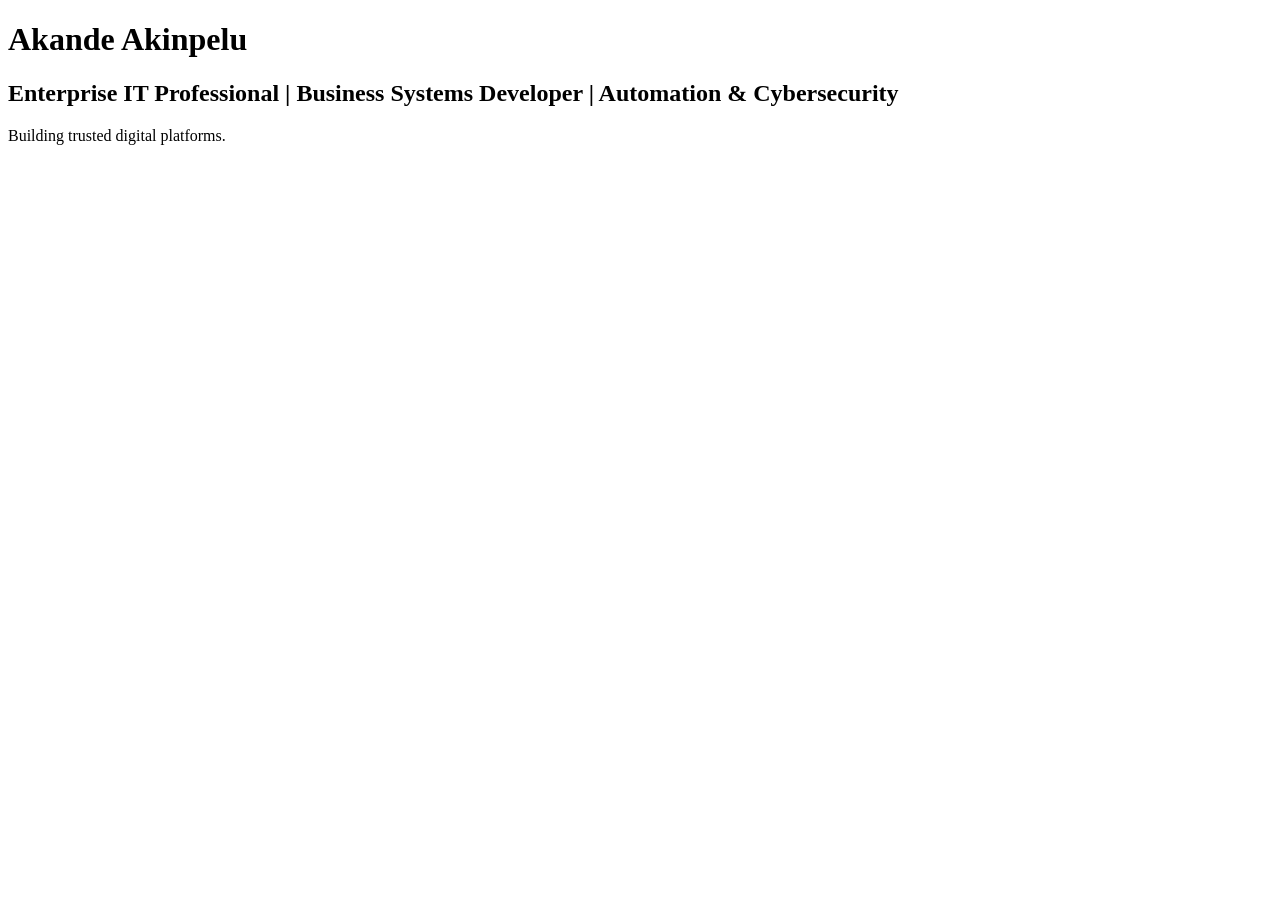
==== index.html @ b348ea09 "Create index.html" ====
<!DOCTYPE html><html><head><meta charset='UTF-8'><meta name='viewport' content='width=device-width,initial-scale=1'><title>Akande Portfolio</title></head><body><h1>Akande Akinpelu</h1><h2>Enterprise IT Professional | Business Systems Developer | Automation & Cybersecurity</h2><p>Building trusted digital platforms.</p></body></html>
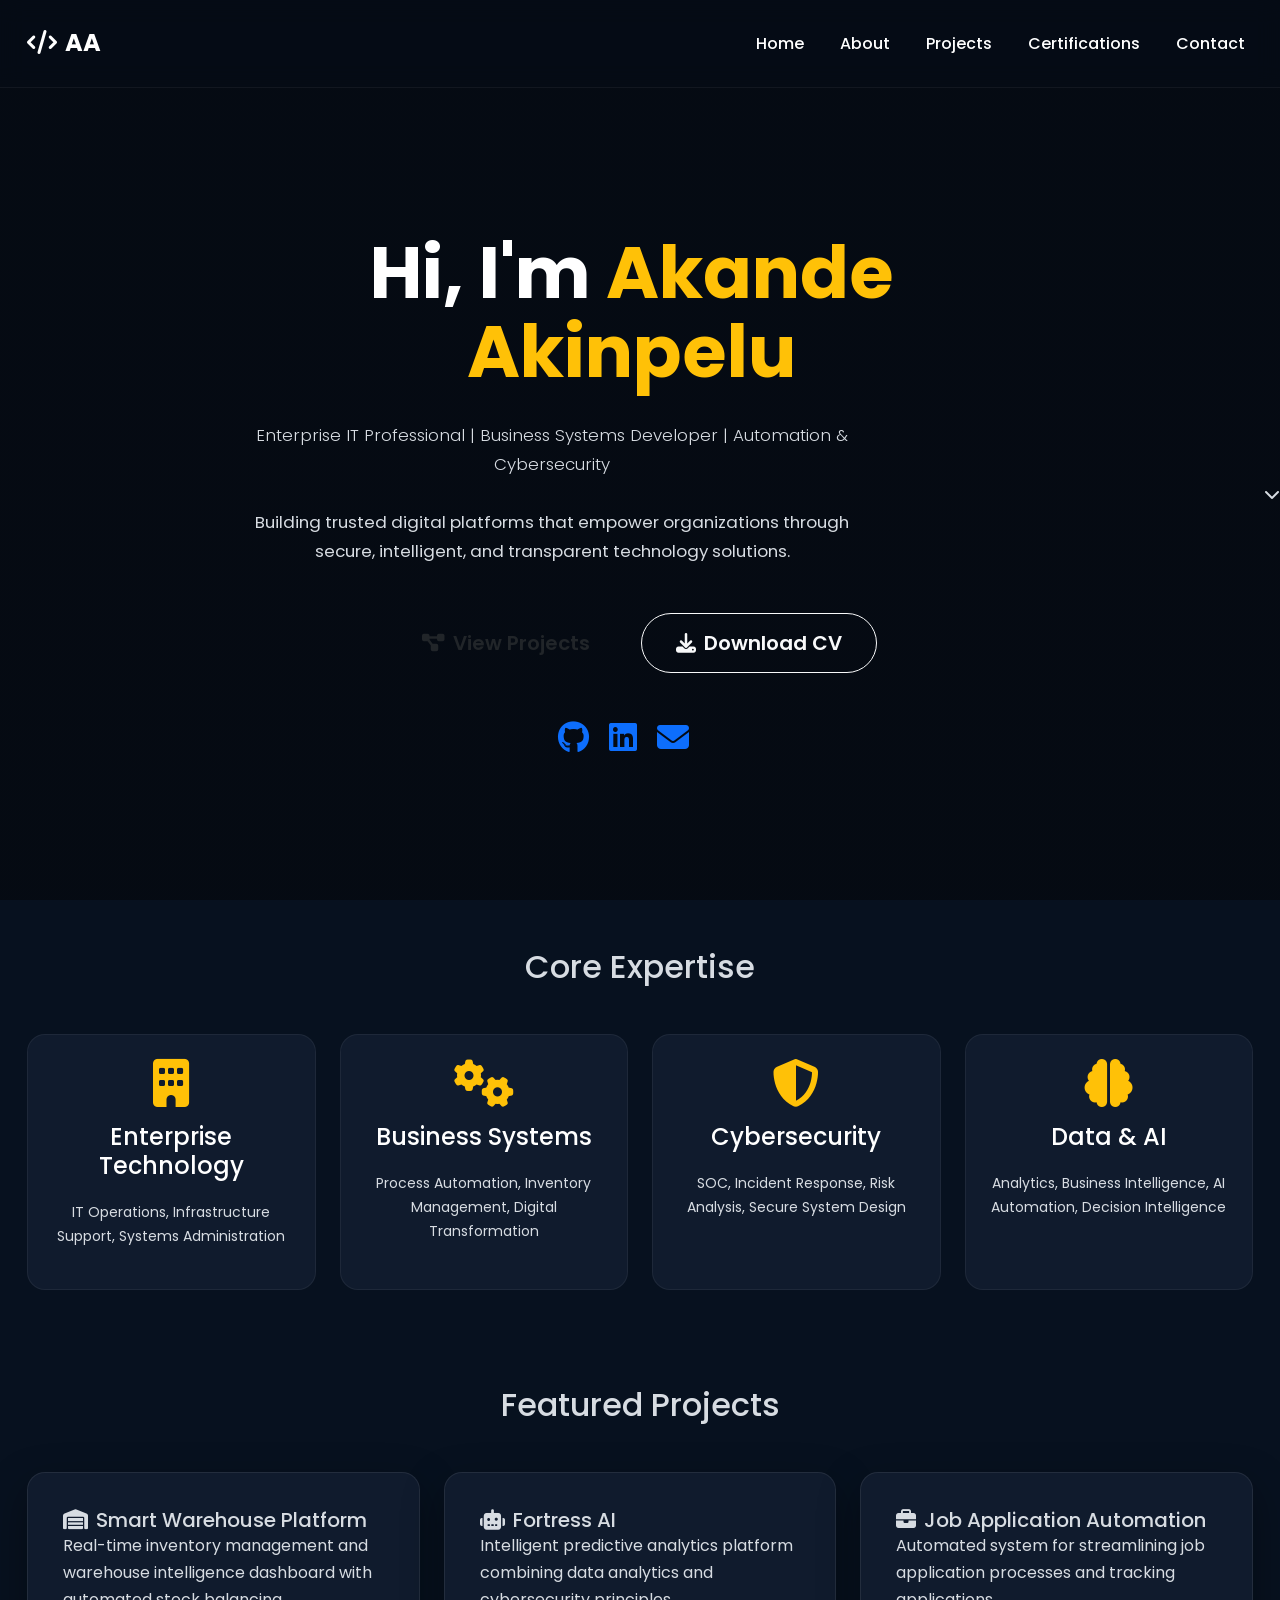
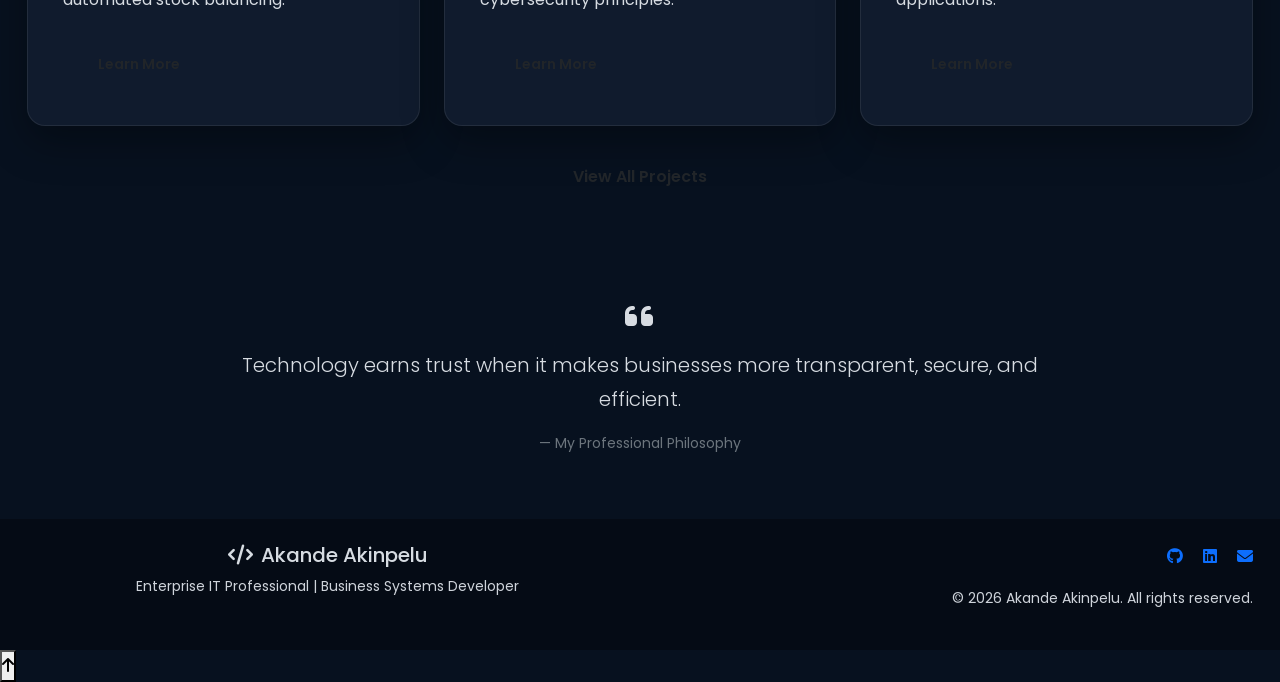
==== commit e1a189ab: "Update index.html" ====
--- a/index.html
+++ b/index.html
@@ -1 +1,198 @@
-<!DOCTYPE html><html><head><meta charset='UTF-8'><meta name='viewport' content='width=device-width,initial-scale=1'><title>Akande Portfolio</title></head><body><h1>Akande Akinpelu</h1><h2>Enterprise IT Professional | Business Systems Developer | Automation & Cybersecurity</h2><p>Building trusted digital platforms.</p></body></html>
+<!DOCTYPE html>
+<html lang="en">
+<head>
+    <meta charset="UTF-8">
+    <meta name="viewport" content="width=device-width, initial-scale=1.0">
+    <meta name="description" content="Akande Akinpelu - Enterprise IT Professional | Business Systems Developer | Automation & Cybersecurity Expert">
+    <meta name="keywords" content="Akande Akinpelu, Enterprise IT, Business Systems, Automation, Cybersecurity, Python, JavaScript">
+    <meta name="author" content="Akande Akinpelu">
+    <meta property="og:title" content="Akande Akinpelu - Portfolio">
+    <meta property="og:description" content="Enterprise IT Professional specializing in business systems development, automation, and cybersecurity">
+    <meta property="og:type" content="website">
+    <title>Akande Akinpelu - Enterprise IT Professional</title>
+    
+    <!-- Bootstrap 5 CSS -->
+    <link href="https://cdn.jsdelivr.net/npm/bootstrap@5.3.2/dist/css/bootstrap.min.css" rel="stylesheet">
+    <!-- Font Awesome -->
+    <link rel="stylesheet" href="https://cdnjs.cloudflare.com/ajax/libs/font-awesome/6.5.1/css/all.min.css">
+    <!-- Custom CSS -->
+    <link rel="stylesheet" href="assets/css/style.css">
+</head>
+<body>
+    <!-- Navigation -->
+    <nav class="navbar navbar-expand-lg navbar-dark fixed-top" id="mainNav">
+        <div class="container">
+            <a class="navbar-brand fw-bold" href="index.html">
+                <i class="fas fa-code me-2"></i>AA
+            </a>
+            <button class="navbar-toggler" type="button" data-bs-toggle="collapse" data-bs-target="#navbarNav">
+                <span class="navbar-toggler-icon"></span>
+            </button>
+            <div class="collapse navbar-collapse" id="navbarNav">
+                <ul class="navbar-nav ms-auto">
+                    <li class="nav-item">
+                        <a class="nav-link active" href="index.html">Home</a>
+                    </li>
+                    <li class="nav-item">
+                        <a class="nav-link" href="about.html">About</a>
+                    </li>
+                    <li class="nav-item">
+                        <a class="nav-link" href="projects.html">Projects</a>
+                    </li>
+                    <li class="nav-item">
+                        <a class="nav-link" href="certifications.html">Certifications</a>
+                    </li>
+                    <li class="nav-item">
+                        <a class="nav-link" href="contact.html">Contact</a>
+                    </li>
+                </ul>
+            </div>
+        </div>
+    </nav>
+
+    <!-- Hero Section -->
+    <section class="hero-section d-flex align-items-center" id="home">
+        <div class="container text-center">
+            <div class="row justify-content-center">
+                <div class="col-lg-8 fade-in">
+                    <h1 class="display-4 fw-bold mb-3">Hi, I'm <span class="text-primary-custom">Akande Akinpelu</span></h1>
+                    <p class="lead mb-4">Enterprise IT Professional | Business Systems Developer | Automation & Cybersecurity</p>
+                    <p class="mb-5">Building trusted digital platforms that empower organizations through secure, intelligent, and transparent technology solutions.</p>
+                    <div class="d-flex justify-content-center gap-3 flex-wrap">
+                        <a href="#projects" class="btn btn-primary-custom btn-lg">
+                            <i class="fas fa-project-diagram me-2"></i>View Projects
+                        </a>
+                        <a href="assets/cv/Akande_Akinpelu_CV.pdf" download class="btn btn-outline-light btn-lg">
+                            <i class="fas fa-download me-2"></i>Download CV
+                        </a>
+                    </div>
+                    <div class="mt-5 social-links">
+                        <a href="https://github.com/akandeaka" target="_blank" class="me-3"><i class="fab fa-github fa-2x"></i></a>
+                        <a href="https://www.linkedin.com/in/akande-akinpelu" target="_blank" class="me-3"><i class="fab fa-linkedin fa-2x"></i></a>
+                        <a href="mailto:akande.akinpelu913@gmail.com" class="me-3"><i class="fas fa-envelope fa-2x"></i></a>
+                    </div>
+                </div>
+            </div>
+        </div>
+        <div class="scroll-indicator">
+            <i class="fas fa-chevron-down"></i>
+        </div>
+    </section>
+
+    <!-- Featured Skills Section -->
+    <section class="py-5 bg-darker" id="skills">
+        <div class="container">
+            <h2 class="text-center mb-5 section-title">Core Expertise</h2>
+            <div class="row g-4">
+                <div class="col-md-6 col-lg-3">
+                    <div class="skill-card p-4 text-center h-100">
+                        <i class="fas fa-building fa-3x mb-3 text-primary-custom"></i>
+                        <h4>Enterprise Technology</h4>
+                        <p class="small">IT Operations, Infrastructure Support, Systems Administration</p>
+                    </div>
+                </div>
+                <div class="col-md-6 col-lg-3">
+                    <div class="skill-card p-4 text-center h-100">
+                        <i class="fas fa-cogs fa-3x mb-3 text-primary-custom"></i>
+                        <h4>Business Systems</h4>
+                        <p class="small">Process Automation, Inventory Management, Digital Transformation</p>
+                    </div>
+                </div>
+                <div class="col-md-6 col-lg-3">
+                    <div class="skill-card p-4 text-center h-100">
+                        <i class="fas fa-shield-alt fa-3x mb-3 text-primary-custom"></i>
+                        <h4>Cybersecurity</h4>
+                        <p class="small">SOC, Incident Response, Risk Analysis, Secure System Design</p>
+                    </div>
+                </div>
+                <div class="col-md-6 col-lg-3">
+                    <div class="skill-card p-4 text-center h-100">
+                        <i class="fas fa-brain fa-3x mb-3 text-primary-custom"></i>
+                        <h4>Data & AI</h4>
+                        <p class="small">Analytics, Business Intelligence, AI Automation, Decision Intelligence</p>
+                    </div>
+                </div>
+            </div>
+        </div>
+    </section>
+
+    <!-- Featured Projects Preview -->
+    <section class="py-5" id="projects">
+        <div class="container">
+            <h2 class="text-center mb-5 section-title">Featured Projects</h2>
+            <div class="row g-4">
+                <div class="col-md-4">
+                    <div class="project-card h-100">
+                        <div class="card-body">
+                            <h5 class="card-title"><i class="fas fa-warehouse me-2"></i>Smart Warehouse Platform</h5>
+                            <p class="card-text">Real-time inventory management and warehouse intelligence dashboard with automated stock balancing.</p>
+                            <a href="projects.html#swop" class="btn btn-sm btn-primary-custom">Learn More</a>
+                        </div>
+                    </div>
+                </div>
+                <div class="col-md-4">
+                    <div class="project-card h-100">
+                        <div class="card-body">
+                            <h5 class="card-title"><i class="fas fa-robot me-2"></i>Fortress AI</h5>
+                            <p class="card-text">Intelligent predictive analytics platform combining data analytics and cybersecurity principles.</p>
+                            <a href="projects.html#fortress" class="btn btn-sm btn-primary-custom">Learn More</a>
+                        </div>
+                    </div>
+                </div>
+                <div class="col-md-4">
+                    <div class="project-card h-100">
+                        <div class="card-body">
+                            <h5 class="card-title"><i class="fas fa-briefcase me-2"></i>Job Application Automation</h5>
+                            <p class="card-text">Automated system for streamlining job application processes and tracking applications.</p>
+                            <a href="projects.html#jobauto" class="btn btn-sm btn-primary-custom">Learn More</a>
+                        </div>
+                    </div>
+                </div>
+            </div>
+            <div class="text-center mt-4">
+                <a href="projects.html" class="btn btn-outline-primary-custom">View All Projects</a>
+            </div>
+        </div>
+    </section>
+
+    <!-- Mission Statement -->
+    <section class="py-5 bg-darker">
+        <div class="container">
+            <div class="row justify-content-center">
+                <div class="col-lg-8 text-center">
+                    <blockquote class="mission-quote">
+                        <i class="fas fa-quote-left fa-2x mb-3 text-primary-custom"></i>
+                        <p class="lead">Technology earns trust when it makes businesses more transparent, secure, and efficient.</p>
+                        <footer class="blockquote-footer mt-3">My Professional Philosophy</footer>
+                    </blockquote>
+                </div>
+            </div>
+        </div>
+    </section>
+
+    <!-- Footer -->
+    <footer class="footer py-4">
+        <div class="container">
+            <div class="row">
+                <div class="col-md-6">
+                    <h5><i class="fas fa-code me-2"></i>Akande Akinpelu</h5>
+                    <p class="small">Enterprise IT Professional | Business Systems Developer</p>
+                </div>
+                <div class="col-md-6 text-md-end">
+                    <div class="social-links mb-3">
+                        <a href="https://github.com/akandeaka" target="_blank" class="me-3"><i class="fab fa-github"></i></a>
+                        <a href="https://www.linkedin.com/in/akande-akinpelu" target="_blank" class="me-3"><i class="fab fa-linkedin"></i></a>
+                        <a href="mailto:akande.akinpelu913@gmail.com"><i class="fas fa-envelope"></i></a>
+                    </div>
+                    <p class="small">&copy; 2026 Akande Akinpelu. All rights reserved.</p>
+                </div>
+            </div>
+        </div>
+    </footer>
+
+    <!-- Bootstrap JS -->
+    <script src="https://cdn.jsdelivr.net/npm/bootstrap@5.3.2/dist/js/bootstrap.bundle.min.js"></script>
+    <!-- Custom JS -->
+    <script src="assets/js/script.js"></script>
+</body>
+</html>
--- a/assets/css/style.css
+++ b/assets/css/style.css
@@ -0,0 +1,1006 @@
+/*=========================================================
+  AKANDE AKINPELU PORTFOLIO
+  Enterprise IT Professional
+  Business Systems Developer
+  Automation & Cybersecurity
+
+  style.css
+  PART 1
+==========================================================*/
+
+/*=========================================================
+GOOGLE FONT
+==========================================================*/
+
+@import url('https://fonts.googleapis.com/css2?family=Poppins:wght@300;400;500;600;700;800&display=swap');
+
+
+/*=========================================================
+ROOT VARIABLES
+==========================================================*/
+
+:root{
+
+    --primary:#0d6efd;
+    --secondary:#ffc107;
+    --dark:#07111f;
+    --dark-light:#101b2d;
+    --white:#ffffff;
+    --text:#d7dce2;
+    --border:#22314f;
+
+    --shadow:
+    0 15px 40px rgba(0,0,0,.35);
+
+    --radius:14px;
+
+    --transition:.35s ease;
+
+}
+
+
+
+/*=========================================================
+RESET
+==========================================================*/
+
+*{
+
+    margin:0;
+
+    padding:0;
+
+    box-sizing:border-box;
+
+}
+
+html{
+
+    scroll-behavior:smooth;
+
+}
+
+body{
+
+    font-family:'Poppins',sans-serif;
+
+    background:var(--dark);
+
+    color:var(--text);
+
+    line-height:1.7;
+
+    overflow-x:hidden;
+
+}
+
+img{
+
+    max-width:100%;
+
+}
+
+a{
+
+    text-decoration:none;
+
+}
+
+ul{
+
+    list-style:none;
+
+}
+
+
+
+/*=========================================================
+COMMON
+==========================================================*/
+
+.section{
+
+    padding:110px 0;
+
+}
+
+.container{
+
+    max-width:1250px;
+
+}
+
+.section-heading{
+
+    text-align:center;
+
+    margin-bottom:70px;
+
+}
+
+.section-heading span{
+
+    color:var(--secondary);
+
+    text-transform:uppercase;
+
+    letter-spacing:3px;
+
+    font-size:.9rem;
+
+    font-weight:600;
+
+}
+
+.section-heading h2{
+
+    color:white;
+
+    font-size:2.7rem;
+
+    margin-top:15px;
+
+    font-weight:700;
+
+}
+
+.section-heading p{
+
+    max-width:700px;
+
+    margin:auto;
+
+    margin-top:15px;
+
+}
+
+
+
+/*=========================================================
+NAVIGATION
+==========================================================*/
+
+.navbar{
+
+    background:rgba(6,12,22,.95);
+
+    backdrop-filter:blur(12px);
+
+    transition:.4s;
+
+    padding:18px 0;
+
+    border-bottom:1px solid rgba(255,255,255,.05);
+
+}
+
+.navbar-brand{
+
+    color:white;
+
+    font-size:1.5rem;
+
+    font-weight:700;
+
+}
+
+.navbar-brand span{
+
+    color:var(--secondary);
+
+    margin-right:5px;
+
+}
+
+.nav-link{
+
+    color:white;
+
+    margin-left:20px;
+
+    transition:var(--transition);
+
+    font-weight:500;
+
+}
+
+.nav-link:hover{
+
+    color:var(--secondary);
+
+}
+
+.navbar-toggler{
+
+    color:white;
+
+    border:none;
+
+}
+
+
+
+/*=========================================================
+HERO
+==========================================================*/
+
+.hero-section{
+
+    min-height:100vh;
+
+    display:flex;
+
+    align-items:center;
+
+    background:
+    linear-gradient(
+    rgba(5,10,18,.92),
+    rgba(5,10,18,.95)),
+    url("../images/hero-bg.jpg");
+
+    background-size:cover;
+
+    background-position:center;
+
+    padding-top:90px;
+
+}
+
+.hero-tag{
+
+    display:inline-block;
+
+    background:rgba(255,193,7,.12);
+
+    color:var(--secondary);
+
+    padding:8px 20px;
+
+    border-radius:40px;
+
+    margin-bottom:25px;
+
+    font-size:.9rem;
+
+}
+
+.hero-section h1{
+
+    color:white;
+
+    font-size:4.5rem;
+
+    font-weight:800;
+
+    line-height:1.1;
+
+}
+
+.hero-section h1 span{
+
+    color:var(--secondary);
+
+}
+
+.hero-section h2{
+
+    color:white;
+
+    margin-top:25px;
+
+    font-size:2rem;
+
+    font-weight:600;
+
+}
+
+.hero-section p{
+
+    margin-top:30px;
+
+    max-width:650px;
+
+    font-size:1.05rem;
+
+}
+
+
+
+/*=========================================================
+BUTTONS
+==========================================================*/
+
+.hero-buttons{
+
+    margin-top:35px;
+
+}
+
+.btn{
+
+    border-radius:50px;
+
+    padding:14px 34px;
+
+    font-weight:600;
+
+    transition:.35s;
+
+}
+
+.btn-primary{
+
+    background:var(--primary);
+
+    border:none;
+
+}
+
+.btn-primary:hover{
+
+    transform:translateY(-5px);
+
+}
+
+.btn-outline-light:hover{
+
+    transform:translateY(-5px);
+
+}
+
+.btn-outline-warning:hover{
+
+    transform:translateY(-5px);
+
+}
+
+
+
+/*=========================================================
+STATISTICS
+==========================================================*/
+
+.hero-stats{
+
+    display:flex;
+
+    gap:25px;
+
+    margin-top:60px;
+
+    flex-wrap:wrap;
+
+}
+
+.stat-card{
+
+    background:var(--dark-light);
+
+    padding:25px;
+
+    border-radius:var(--radius);
+
+    box-shadow:var(--shadow);
+
+    text-align:center;
+
+    min-width:150px;
+
+}
+
+.stat-card h3{
+
+    color:var(--secondary);
+
+    font-size:2rem;
+
+}
+
+.stat-card p{
+
+    margin-top:10px;
+
+}
+
+
+
+/*=========================================================
+PROFILE CARD
+==========================================================*/
+
+.profile-card{
+
+    background:var(--dark-light);
+
+    border-radius:18px;
+
+    padding:35px;
+
+    box-shadow:var(--shadow);
+
+    border:1px solid rgba(255,255,255,.06);
+
+}
+
+.profile-header{
+
+    color:white;
+
+    font-size:1.4rem;
+
+    font-weight:700;
+
+    margin-bottom:25px;
+
+}
+
+.profile-header i{
+
+    color:var(--secondary);
+
+    margin-right:10px;
+
+}
+
+.profile-item{
+
+    padding:15px 0;
+
+    border-bottom:1px solid rgba(255,255,255,.06);
+
+}
+
+.profile-item:last-child{
+
+    border-bottom:none;
+
+}
+
+.profile-item i{
+
+    color:#27c46b;
+
+    margin-right:10px;
+
+}
+
+
+
+/*=========================================================
+ABOUT
+==========================================================*/
+
+#about{
+
+    background:#0b1524;
+
+}
+
+#about p{
+
+    font-size:1.05rem;
+
+    margin-bottom:22px;
+
+}
+
+
+
+/*=========================================================
+SKILL CARDS
+==========================================================*/
+
+.skill-card{
+
+    background:var(--dark-light);
+
+    padding:35px;
+
+    border-radius:18px;
+
+    transition:.4s;
+
+    height:100%;
+
+    border:1px solid rgba(255,255,255,.06);
+
+}
+
+.skill-card:hover{
+
+    transform:translateY(-10px);
+
+    border-color:var(--secondary);
+
+}
+
+.skill-card i{
+
+    font-size:3rem;
+
+    color:var(--secondary);
+
+    margin-bottom:25px;
+
+}
+
+.skill-card h4{
+
+    color:white;
+
+    margin-bottom:20px;
+
+}
+
+.skill-card ul li{
+
+    margin-bottom:12px;
+
+}
+/*=========================================================
+PROJECT CARDS
+==========================================================*/
+
+.project-card{
+
+    background:var(--dark-light);
+
+    border-radius:18px;
+
+    padding:35px;
+
+    border:1px solid rgba(255,255,255,.08);
+
+    transition:var(--transition);
+
+    height:100%;
+
+    display:flex;
+
+    flex-direction:column;
+
+    justify-content:space-between;
+
+    box-shadow:var(--shadow);
+
+}
+
+.project-card:hover{
+
+    transform:translateY(-12px);
+
+    border-color:var(--secondary);
+
+}
+
+.project-card h3{
+
+    color:var(--white);
+
+    font-size:1.5rem;
+
+    margin-bottom:20px;
+
+    font-weight:700;
+
+}
+
+.project-card p{
+
+    margin-bottom:25px;
+
+}
+
+.tech-stack{
+
+    display:flex;
+
+    flex-wrap:wrap;
+
+    gap:10px;
+
+    margin-bottom:25px;
+
+}
+
+.tech-stack span{
+
+    background:rgba(13,110,253,.15);
+
+    color:#8dc6ff;
+
+    padding:8px 16px;
+
+    border-radius:30px;
+
+    font-size:.85rem;
+
+}
+
+
+
+/*=========================================================
+CERTIFICATIONS
+==========================================================*/
+
+#certifications{
+
+    background:#f4f6fb;
+
+}
+
+#certifications .section-heading h2{
+
+    color:#0d1b2a;
+
+}
+
+.cert-card{
+
+    background:#ffffff;
+
+    padding:35px;
+
+    border-radius:16px;
+
+    text-align:center;
+
+    transition:.35s;
+
+    height:100%;
+
+    box-shadow:0 15px 35px rgba(0,0,0,.08);
+
+}
+
+.cert-card:hover{
+
+    transform:translateY(-8px);
+
+}
+
+.cert-card h4{
+
+    color:#0d1b2a;
+
+    font-weight:700;
+
+    margin-bottom:15px;
+
+}
+
+.cert-card p{
+
+    color:#555;
+
+}
+
+
+
+/*=========================================================
+CONTACT
+==========================================================*/
+
+.contact-card{
+
+    background:var(--dark-light);
+
+    padding:45px;
+
+    border-radius:20px;
+
+    box-shadow:var(--shadow);
+
+    text-align:center;
+
+}
+
+.contact-card p{
+
+    margin-bottom:30px;
+
+}
+
+.contact-card ul{
+
+    padding:0;
+
+}
+
+.contact-card li{
+
+    margin-bottom:18px;
+
+    font-size:1.05rem;
+
+}
+
+.contact-card i{
+
+    width:35px;
+
+    color:var(--secondary);
+
+}
+
+.contact-card .btn{
+
+    margin:10px;
+
+}
+
+
+
+/*=========================================================
+FOOTER
+==========================================================*/
+
+.footer{
+
+    background:#050b15;
+
+    padding:70px 0 40px;
+
+    text-align:center;
+
+}
+
+.footer h3{
+
+    color:#ffffff;
+
+    font-weight:700;
+
+}
+
+.footer p{
+
+    color:#cfd4db;
+
+}
+
+.footer hr{
+
+    border-color:rgba(255,255,255,.08);
+
+    margin:30px auto;
+
+}
+
+
+
+/*=========================================================
+SCROLLBAR
+==========================================================*/
+
+::-webkit-scrollbar{
+
+    width:10px;
+
+}
+
+::-webkit-scrollbar-track{
+
+    background:#08111d;
+
+}
+
+::-webkit-scrollbar-thumb{
+
+    background:var(--primary);
+
+    border-radius:20px;
+
+}
+
+::-webkit-scrollbar-thumb:hover{
+
+    background:var(--secondary);
+
+}
+
+
+
+/*=========================================================
+ANIMATIONS
+==========================================================*/
+
+@keyframes fadeUp{
+
+    from{
+
+        opacity:0;
+
+        transform:translateY(40px);
+
+    }
+
+    to{
+
+        opacity:1;
+
+        transform:translateY(0);
+
+    }
+
+}
+
+.hero-section{
+
+    animation:fadeUp 1s ease;
+
+}
+
+.skill-card,
+
+.project-card,
+
+.cert-card,
+
+.contact-card,
+
+.profile-card,
+
+.stat-card{
+
+    animation:fadeUp .9s ease;
+
+}
+
+
+
+/*=========================================================
+RESPONSIVE
+==========================================================*/
+
+@media(max-width:991px){
+
+.hero-section{
+
+text-align:center;
+
+padding-top:140px;
+
+}
+
+.hero-section h1{
+
+font-size:3rem;
+
+}
+
+.hero-section h2{
+
+font-size:1.6rem;
+
+}
+
+.hero-stats{
+
+justify-content:center;
+
+}
+
+.profile-card{
+
+margin-top:50px;
+
+}
+
+.nav-link{
+
+margin-left:0;
+
+padding:12px 0;
+
+}
+
+}
+
+
+
+@media(max-width:768px){
+
+.section{
+
+padding:80px 0;
+
+}
+
+.section-heading h2{
+
+font-size:2rem;
+
+}
+
+.hero-section h1{
+
+font-size:2.4rem;
+
+}
+
+.hero-section h2{
+
+font-size:1.3rem;
+
+}
+
+.hero-buttons .btn{
+
+display:block;
+
+width:100%;
+
+margin-bottom:15px;
+
+}
+
+.stat-card{
+
+width:100%;
+
+}
+
+.project-card,
+
+.skill-card,
+
+.cert-card{
+
+padding:25px;
+
+}
+
+.contact-card{
+
+padding:30px;
+
+}
+
+}
+
+
+
+@media(max-width:576px){
+
+.navbar-brand{
+
+font-size:1.2rem;
+
+}
+
+.hero-tag{
+
+font-size:.75rem;
+
+}
+
+.hero-section p{
+
+font-size:.95rem;
+
+}
+
+.section-heading span{
+
+font-size:.75rem;
+
+}
+
+.section-heading h2{
+
+font-size:1.8rem;
+
+}
+
+.footer{
+
+padding:50px 0 30px;
+
+}
+
+}
+
+/*=========================================================
+END OF STYLE.CSS
+==========================================================*/
